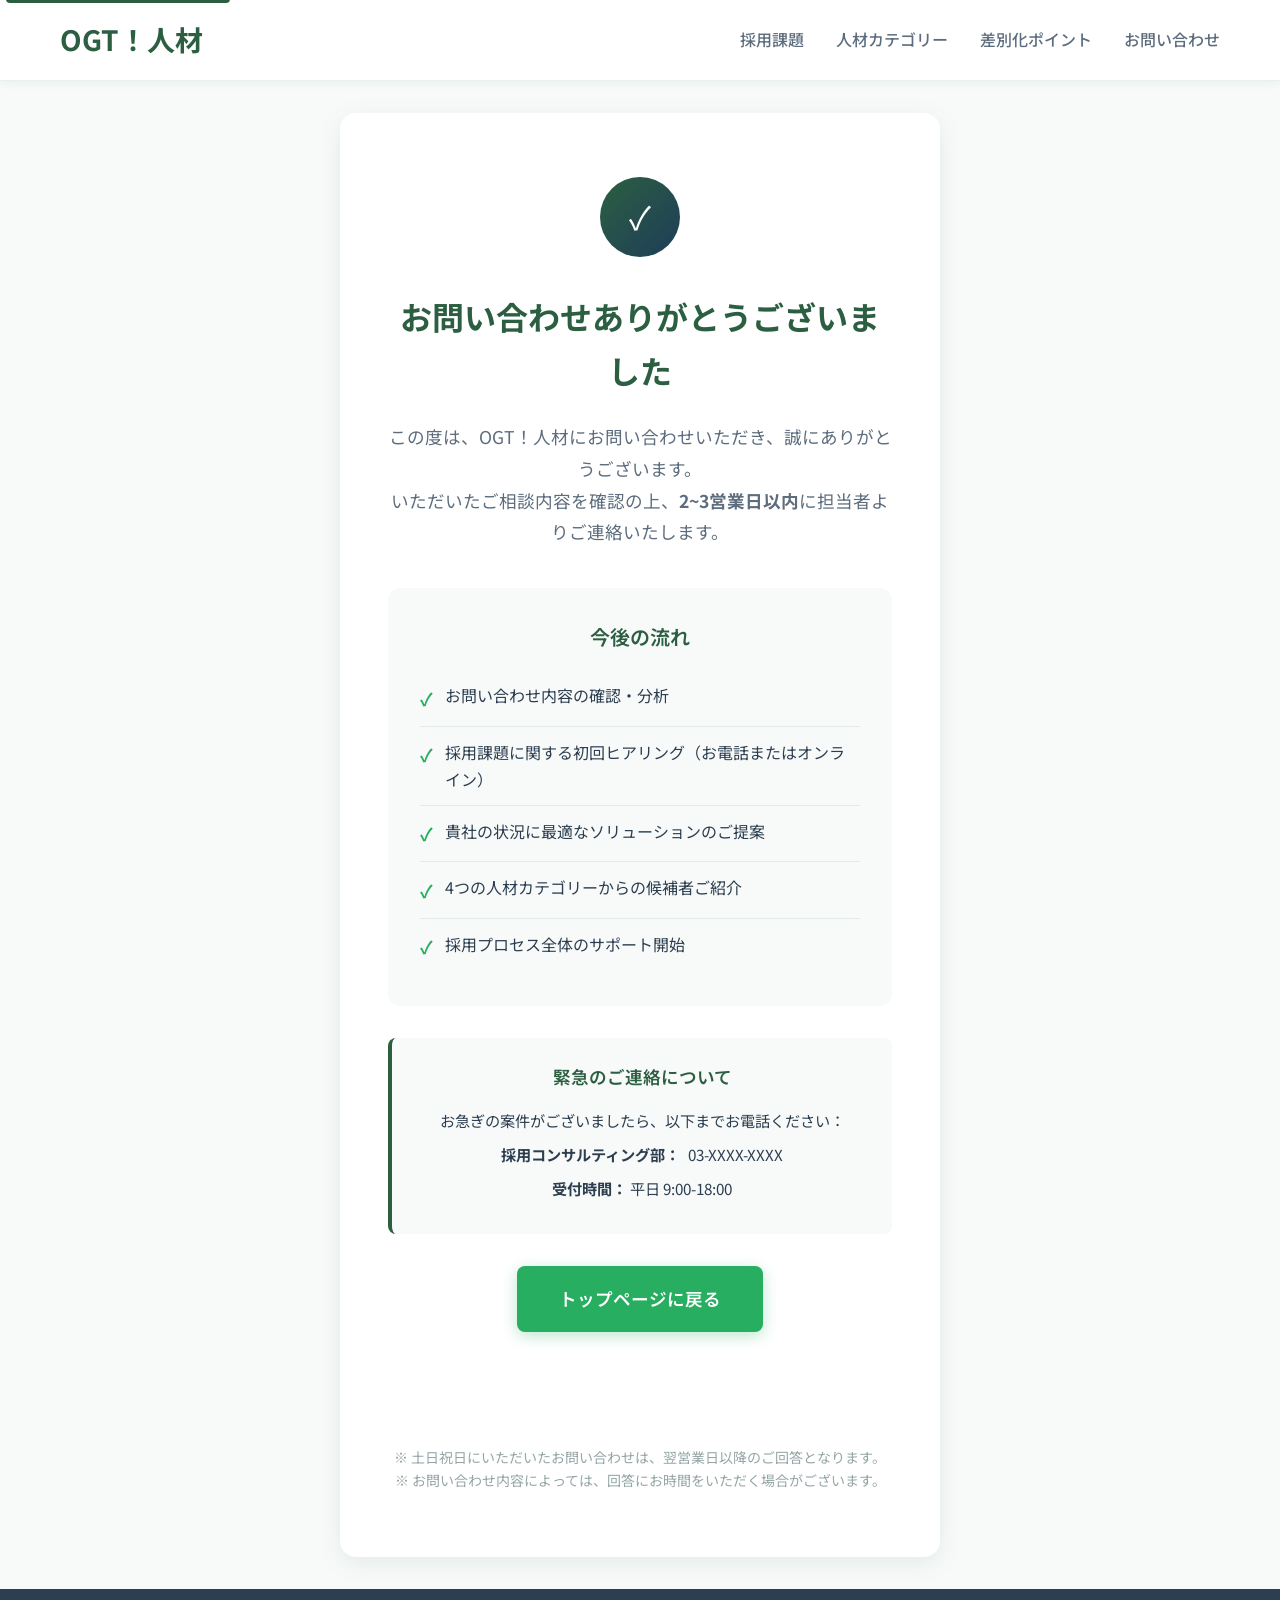
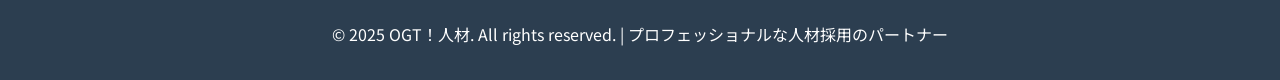
==== thanks.html @ 739458f8 "画像の追加とスタイルの調整、レスポンシブデザインの強化を実施" ====
<!DOCTYPE html>
<html lang="ja">
  <head>
    <meta charset="UTF-8" />
    <meta name="viewport" content="width=device-width, initial-scale=1.0" />
    <title>お問い合わせありがとうございました - OGT！人材</title>
    <meta
      name="description"
      content="お問い合わせを受け付けました。1営業日以内にご返信いたします。"
    />
    <meta name="robots" content="noindex, nofollow" />

    <!-- Google tag (gtag.js) -->
    <script
      async
      src="https://www.googletagmanager.com/gtag/js?id=G-VGLK5ZNC4B"
    ></script>
    <script>
      window.dataLayer = window.dataLayer || [];
      function gtag() {
        dataLayer.push(arguments);
      }
      gtag("js", new Date());

      gtag("config", "G-VGLK5ZNC4B");
    </script>

    <!-- Favicon -->
    <link rel="icon" type="image/x-icon" href="/favicon.ico" />

    <!-- Fonts -->
    <link rel="preconnect" href="https://fonts.googleapis.com" />
    <link rel="preconnect" href="https://fonts.gstatic.com" crossorigin />
    <link
      href="https://fonts.googleapis.com/css2?family=Noto+Sans+JP:wght@400;500;600;700&display=swap"
      rel="stylesheet"
    />

    <!-- Styles -->
    <link rel="stylesheet" href="css/style.css" />

    <style>
      .thanks-container {
        min-height: 80vh;
        display: flex;
        align-items: center;
        justify-content: center;
        background: var(--bg-light);
      }

      .thanks-content {
        background: var(--bg-white);
        padding: 4rem 3rem;
        border-radius: 16px;
        box-shadow: 0 6px 25px var(--shadow);
        text-align: center;
        max-width: 600px;
        margin: 2rem;
      }

      .success-icon {
        width: 80px;
        height: 80px;
        background: var(--gradient-primary);
        border-radius: 50%;
        display: flex;
        align-items: center;
        justify-content: center;
        margin: 0 auto 2rem;
        color: white;
        font-size: 2rem;
      }

      .thanks-title {
        font-size: 2rem;
        font-weight: 700;
        color: var(--primary-color);
        margin-bottom: 1.5rem;
      }

      .thanks-message {
        font-size: 1.1rem;
        color: var(--text-medium);
        line-height: 1.8;
        margin-bottom: 2.5rem;
      }

      .next-steps {
        background: var(--bg-light);
        padding: 2rem;
        border-radius: 12px;
        margin: 2rem 0;
        text-align: left;
      }

      .next-steps h3 {
        color: var(--primary-color);
        font-size: 1.25rem;
        font-weight: 600;
        margin-bottom: 1rem;
        text-align: center;
      }

      .next-steps ul {
        list-style: none;
        padding: 0;
      }

      .next-steps li {
        padding: 0.75rem 0;
        display: flex;
        align-items: flex-start;
        border-bottom: 1px solid rgba(44, 95, 65, 0.1);
      }

      .next-steps li:last-child {
        border-bottom: none;
      }

      .next-steps li::before {
        content: "✓";
        color: var(--success);
        font-weight: bold;
        margin-right: 0.75rem;
        font-size: 1.1rem;
        flex-shrink: 0;
        margin-top: 0.1rem;
      }

      .contact-info {
        background: var(--bg-light);
        padding: 1.5rem;
        border-radius: 8px;
        margin: 2rem 0;
        border-left: 4px solid var(--primary-color);
      }

      .contact-info h4 {
        color: var(--primary-color);
        font-size: 1.1rem;
        font-weight: 600;
        margin-bottom: 1rem;
      }

      .contact-info p {
        margin-bottom: 0.5rem;
        font-size: 0.95rem;
      }

      .buttons-container {
        display: flex;
        gap: 1rem;
        justify-content: center;
        flex-wrap: wrap;
        margin-top: 2rem;
      }

      @media (max-width: 768px) {
        .thanks-content {
          padding: 3rem 2rem;
          margin: 1rem;
        }

        .thanks-title {
          font-size: 1.75rem;
        }

        .buttons-container {
          flex-direction: column;
          align-items: center;
        }

        .btn {
          min-width: 200px;
        }
      }

      .contact-detail {
        display: flex;
        flex-wrap: wrap;
        gap: 0.5rem;
        justify-content: center;
        text-align: center;
      }

      .phone-number {
        white-space: nowrap;
      }

      @media (max-width: 480px) {
        .thanks-content {
          padding: 2rem 1.5rem;
        }

        .thanks-title {
          font-size: 1.5rem;
        }

        .thanks-message {
          font-size: 1rem;
        }

        .contact-detail {
          display: block;
          text-align: center;
        }

        .contact-detail strong {
          display: block;
          margin-bottom: 0.25rem;
        }

        .phone-number {
          display: block;
          font-weight: normal;
        }

        .contact-info {
          text-align: center;
        }
      }
    </style>
  </head>
  <body>
    <!-- Skip Link for Accessibility -->
    <a href="#main-content" class="skip-link">メインコンテンツへスキップ</a>

    <!-- Header -->
    <header class="header" role="banner">
      <div class="container">
        <div class="header-content">
          <a href="index.html" class="logo" aria-label="OGT！人材 ホーム"
            >OGT！人材</a
          >
          <nav class="nav" role="navigation" aria-label="メインナビゲーション">
            <ul>
              <li><a href="index.html#issues">採用課題</a></li>
              <li><a href="index.html#talent-categories">人材カテゴリー</a></li>
              <li><a href="index.html#differentiation">差別化ポイント</a></li>
              <li><a href="index.html#contact">お問い合わせ</a></li>
            </ul>
          </nav>
        </div>
      </div>
    </header>

    <!-- Main Content -->
    <main id="main-content" role="main">
      <div class="thanks-container">
        <div class="thanks-content">
          <div class="success-icon" aria-hidden="true">✓</div>

          <h1 class="thanks-title">お問い合わせありがとうございました</h1>

          <div class="thanks-message">
            <p>
              この度は、OGT！人材にお問い合わせいただき、誠にありがとうございます。
            </p>
            <p>
              いただいたご相談内容を確認の上、<strong>2~3営業日以内</strong>に担当者よりご連絡いたします。
            </p>
          </div>

          <div class="next-steps">
            <h3>今後の流れ</h3>
            <ul>
              <li>お問い合わせ内容の確認・分析</li>
              <li>採用課題に関する初回ヒアリング（お電話またはオンライン）</li>
              <li>貴社の状況に最適なソリューションのご提案</li>
              <li>4つの人材カテゴリーからの候補者ご紹介</li>
              <li>採用プロセス全体のサポート開始</li>
            </ul>
          </div>

          <div class="contact-info">
            <h4>緊急のご連絡について</h4>
            <p>お急ぎの案件がございましたら、以下までお電話ください：</p>
            <p class="contact-detail">
              <strong>採用コンサルティング部：</strong
              ><span class="phone-number">03-XXXX-XXXX</span>
            </p>
            <p><strong>受付時間：</strong> 平日 9:00-18:00</p>
          </div>

          <div class="buttons-container">
            <a href="index.html" class="btn btn-primary">トップページに戻る</a>
            <a href="index.html#talent-categories" class="btn btn-outline"
              >人材カテゴリーを見る</a
            >
          </div>

          <p
            style="
              font-size: 0.875rem;
              color: var(--text-light);
              margin-top: 2rem;
            "
          >
            ※
            土日祝日にいただいたお問い合わせは、翌営業日以降のご回答となります。<br />
            ※
            お問い合わせ内容によっては、回答にお時間をいただく場合がございます。
          </p>
        </div>
      </div>
    </main>

    <!-- Footer -->
    <footer class="footer" role="contentinfo">
      <div class="container">
        <p>
          &copy; 2025 OGT！人材. All rights reserved. |
          プロフェッショナルな人材採用のパートナー
        </p>
      </div>
    </footer>

    <!-- Scripts -->
    <script>
      // Professional thank you page enhancements
      document.addEventListener("DOMContentLoaded", function () {
        // Add smooth entrance animation
        const thanksContent = document.querySelector(".thanks-content");
        if (thanksContent) {
          thanksContent.style.opacity = "0";
          thanksContent.style.transform = "translateY(30px)";
          thanksContent.style.transition =
            "opacity 0.8s ease, transform 0.8s ease";

          setTimeout(() => {
            thanksContent.style.opacity = "1";
            thanksContent.style.transform = "translateY(0)";
          }, 100);
        }

        // Add success icon animation
        const successIcon = document.querySelector(".success-icon");
        if (successIcon) {
          setTimeout(() => {
            successIcon.style.animation = "pulse 0.6s ease-in-out";
          }, 500);
        }

        // Professional button hover effects
        const buttons = document.querySelectorAll(".btn");
        buttons.forEach((button) => {
          button.addEventListener("mouseenter", function () {
            this.style.transition = "all 0.3s ease";
          });
        });

        // Track page view for analytics (if implemented)
        if (typeof gtag !== "undefined") {
          gtag("event", "page_view", {
            page_title: "Thank You Page",
            page_location: window.location.href,
          });

          gtag("event", "conversion", {
            send_to: "CONVERSION_ID",
          });
        }

        // Accessibility: Announce completion to screen readers
        const announcement = document.createElement("div");
        announcement.setAttribute("aria-live", "polite");
        announcement.setAttribute("aria-atomic", "true");
        announcement.className = "sr-only";
        announcement.textContent =
          "お問い合わせが正常に送信されました。ありがとうございます。";
        document.body.appendChild(announcement);
      });

      // CSS animation keyframes
      const style = document.createElement("style");
      style.textContent = `
            @keyframes pulse {
                0% {
                    transform: scale(1);
                }
                50% {
                    transform: scale(1.1);
                }
                100% {
                    transform: scale(1);
                }
            }
        `;
      document.head.appendChild(style);
    </script>
  </body>
</html>
---- css/style.css ----
/* Team B - Professional & Trust Design */
/* プロフェッショナルで信頼感のあるデザイン */

:root {
  --primary-color: #2c5f41; /* 深緑 */
  --secondary-color: #1e3d59; /* ネイビー */
  --accent-color: #7c8a8e; /* グレー */
  --bg-light: #f8faf9;
  --bg-white: #ffffff;
  --text-dark: #2c3e50;
  --text-medium: #5d6d7e;
  --text-light: #95a5a6;
  --success: #27ae60;
  --shadow: rgba(44, 95, 65, 0.1);
  --gradient-primary: linear-gradient(135deg, #2c5f41 0%, #1e3d59 100%);
}

* {
  margin: 0;
  padding: 0;
  box-sizing: border-box;
}

body {
  font-family: 'Noto Sans JP', 'Hiragino Sans', 'Yu Gothic', sans-serif;
  line-height: 1.7;
  color: var(--text-dark);
  background-color: var(--bg-white);
}

.container {
  max-width: 1200px;
  margin: 0 auto;
  padding: 0 20px;
}

/* Header */
.header {
  background: var(--bg-white);
  border-bottom: 1px solid #e8f1ed;
  padding: 1rem 0;
  position: sticky;
  top: 0;
  z-index: 100;
  box-shadow: 0 2px 10px rgba(0,0,0,0.05);
}

.header-content {
  display: flex;
  justify-content: space-between;
  align-items: center;
}

.logo {
  font-size: 1.75rem;
  font-weight: 700;
  color: var(--primary-color);
  text-decoration: none;
}

.nav ul {
  display: flex;
  list-style: none;
  gap: 2rem;
}

.nav a {
  text-decoration: none;
  color: var(--text-medium);
  font-weight: 500;
  transition: color 0.3s ease;
}

.nav a:hover {
  color: var(--primary-color);
}

/* Hamburger Menu */
.hamburger {
  display: none;
  flex-direction: column;
  justify-content: center;
  align-items: center;
  width: 30px;
  height: 30px;
  background: none;
  border: none;
  cursor: pointer;
  padding: 0;
  z-index: 101;
}

.hamburger-line {
  width: 25px;
  height: 3px;
  background: var(--primary-color);
  margin: 3px 0;
  transition: all 0.3s ease;
  transform-origin: center;
}

.hamburger.active .hamburger-line:nth-child(1) {
  transform: rotate(45deg) translate(5px, 5px);
}

.hamburger.active .hamburger-line:nth-child(2) {
  opacity: 0;
}

.hamburger.active .hamburger-line:nth-child(3) {
  transform: rotate(-45deg) translate(7px, -6px);
}

.nav.mobile-open {
  display: block;
}

/* Hero Section */
.hero {
  background: var(--gradient-primary);
  color: white;
  padding: 5rem 0;
  text-align: center;
  position: relative;
  overflow: hidden;
}

.hero::before {
  content: '';
  position: absolute;
  top: 0;
  left: 0;
  right: 0;
  bottom: 0;
  background: url('data:image/svg+xml,<svg xmlns="http://www.w3.org/2000/svg" viewBox="0 0 100 100"><defs><pattern id="grid" width="10" height="10" patternUnits="userSpaceOnUse"><path d="M 10 0 L 0 0 0 10" fill="none" stroke="rgba(255,255,255,0.1)" stroke-width="1"/></pattern></defs><rect width="100" height="100" fill="url(%23grid)"/></svg>');
  opacity: 0.3;
}

.hero-content {
  position: relative;
  z-index: 2;
  display: grid;
  grid-template-columns: 1fr 1.2fr;
  gap: 3rem;
  align-items: center;
  max-width: 1200px;
  margin: 0 auto;
}

.hero-text {
  text-align: left;
}

.hero-image {
  display: flex;
  justify-content: center;
  align-items: center;
}

.hero-img {
  width: 100%;
  height: auto;
  border-radius: 12px;
  box-shadow: 0 10px 30px rgba(0,0,0,0.2);
  max-width: 600px;
}

.hero h1 {
  font-size: 3rem;
  font-weight: 700;
  margin-bottom: 1.5rem;
  line-height: 1.2;
}

.hero p {
  font-size: 1.25rem;
  margin-bottom: 2.5rem;
  opacity: 0.95;
  max-width: 600px;
  margin-left: auto;
  margin-right: auto;
}

.hero-buttons {
  margin-top: 2rem;
  display: flex;
  gap: 1rem;
  justify-content: flex-start;
  flex-wrap: wrap;
}

.btn {
  display: inline-block;
  padding: 1rem 2.5rem;
  border-radius: 8px;
  text-decoration: none;
  font-weight: 600;
  font-size: 1.1rem;
  transition: all 0.3s ease;
  border: 2px solid transparent;
  cursor: pointer;
  text-align: center;
}

.btn-primary {
  background: var(--success);
  color: white;
  box-shadow: 0 4px 15px rgba(39, 174, 96, 0.3);
}

.btn-primary:hover {
  background: #219a52;
  transform: translateY(-2px);
  box-shadow: 0 6px 20px rgba(39, 174, 96, 0.4);
}

.btn-outline {
  background: transparent;
  color: white;
  border-color: white;
}

.btn-outline:hover {
  background: white;
  color: var(--primary-color);
}

/* Issues Section */
.issues {
  padding: 5rem 0;
  background: var(--bg-light);
}

.section-title {
  text-align: center;
  font-size: 2.5rem;
  font-weight: 700;
  color: var(--primary-color);
  margin-bottom: 1rem;
}

.section-subtitle {
  text-align: center;
  font-size: 1.2rem;
  color: var(--text-medium);
  margin-bottom: 3rem;
  max-width: 600px;
  margin-left: auto;
  margin-right: auto;
}

.issues-grid {
  display: grid;
  grid-template-columns: repeat(auto-fit, minmax(350px, 1fr));
  gap: 2rem;
  margin-top: 3rem;
}

.issue-card {
  background: var(--bg-white);
  padding: 2.5rem 2rem;
  border-radius: 12px;
  box-shadow: 0 4px 20px var(--shadow);
  border-left: 4px solid var(--primary-color);
  transition: transform 0.3s ease;
}

.issue-card:hover {
  transform: translateY(-5px);
}

.issue-icon {
  width: 60px;
  height: 60px;
  background: var(--gradient-primary);
  border-radius: 12px;
  display: flex;
  align-items: center;
  justify-content: center;
  margin-bottom: 1.5rem;
  font-size: 1.5rem;
  color: white;
}

.issue-card h3 {
  font-size: 1.5rem;
  font-weight: 700;
  margin-bottom: 1rem;
  color: var(--primary-color);
}

/* Talent Categories */
.talent-categories {
  padding: 5rem 0;
  background: var(--bg-white);
}

.categories-grid {
  display: grid;
  grid-template-columns: repeat(2, 1fr);
  gap: 2rem;
  margin-top: 3rem;
}

@media (max-width: 1024px) {
  .categories-grid {
    grid-template-columns: repeat(auto-fit, minmax(280px, 1fr));
  }
}

.category-card {
  background: var(--bg-white);
  border-radius: 16px;
  overflow: hidden;
  box-shadow: 0 6px 25px var(--shadow);
  transition: all 0.5s cubic-bezier(0.4, 0, 0.2, 1);
  border: 2px solid transparent;
  position: relative;
  transform-style: preserve-3d;
  perspective: 1000px;
}

.category-card:hover {
  transform: translateY(-15px) rotateX(3deg) rotateY(3deg);
  box-shadow: 0 25px 50px rgba(44, 95, 65, 0.25),
              0 15px 30px rgba(44, 95, 65, 0.15);
}

.category-card:nth-child(1) { border-top: 4px solid #2c5f41; }
.category-card:nth-child(2) { border-top: 4px solid #1e3d59; }
.category-card:nth-child(3) { border-top: 4px solid #6c5ce7; }
.category-card:nth-child(4) { border-top: 4px solid #fd79a8; }

.category-header {
  padding: 2rem;
  text-align: center;
}

.category-image {
  max-width: 100%;
  width: auto;
  height: auto;
  margin: 0 auto 1.5rem;
  border-radius: 12px;
  box-shadow: 0 4px 15px rgba(0,0,0,0.1);
  display: block;
}

.category-card h3 {
  font-size: 1.4rem;
  font-weight: 700;
  margin-bottom: 0.5rem;
  color: var(--text-dark);
}

.category-card .subtitle {
  font-size: 0.9rem;
  color: var(--text-medium);
  margin-bottom: 1.5rem;
}

.category-content {
  padding: 0 2rem 2rem;
}



/* Talent Hover Overlay */
.talent-hover {
  position: absolute;
  top: 0;
  left: 0;
  width: 100%;
  height: 100%;
  background: rgba(44, 95, 65, 0.95);
  display: flex;
  align-items: center;
  justify-content: center;
  opacity: 0;
  transition: all 0.4s ease;
  z-index: 10;
  padding: 2rem;
}

.category-card:hover .talent-hover {
  opacity: 1;
}

.hover-content {
  color: white;
  text-align: center;
}

.hover-content h4 {
  font-size: 1.5rem;
  margin-bottom: 1.5rem;
  color: white;
  font-weight: 700;
}

.hover-content ul {
  list-style: none;
  text-align: left;
  max-width: 300px;
  margin: 0 auto;
}

.hover-content li {
  padding: 0.5rem 0;
  padding-left: 1.5rem;
  position: relative;
  color: rgba(255, 255, 255, 0.9);
  line-height: 1.6;
}

.hover-content li::before {
  content: '✓';
  position: absolute;
  left: 0;
  color: #4ade80;
  font-weight: bold;
}

/* Differentiation */
.differentiation {
  padding: 5rem 0;
  background: var(--bg-light);
}

.comparison-table {
  background: var(--bg-white);
  border-radius: 12px;
  overflow: hidden;
  box-shadow: 0 6px 25px var(--shadow);
  margin-top: 3rem;
}

.comparison-table table {
  width: 100%;
  border-collapse: collapse;
}

.comparison-table th {
  background: var(--gradient-primary);
  color: white;
  padding: 1.75rem 1.75rem;
  text-align: left;
  font-weight: 600;
  line-height: 1.4;
}

/* Only table headers should be white */
.comparison-table th.ogt-column,
.comparison-table th.general-column {
  color: white !important;
}

.comparison-table td {
  padding: 1.5rem 1.75rem;
  border-bottom: 1px solid #f1f3f4;
  vertical-align: top;
  line-height: 1.6;
  word-wrap: break-word;
  hyphens: auto;
}

.comparison-table tr:nth-child(even) td {
  background: #fafbfc;
}

.comparison-table .ogt-column {
  color: #1e7e34;
  font-weight: 600;
  background-color: #f8fff9;
}

.comparison-table .general-column {
  color: #495057;
  background-color: #f8f9fa;
}

/* Mobile card layout - hidden by default */
.comparison-table-mobile {
  display: none;
}

/* Process */
.process {
  padding: 5rem 0;
  background: var(--bg-white);
}

.process-steps {
  display: grid;
  grid-template-columns: repeat(auto-fit, minmax(250px, 1fr));
  gap: 2rem;
  margin-top: 3rem;
}

.process-step {
  text-align: center;
  position: relative;
}

.process-step::after {
  content: '';
  position: absolute;
  top: 40px;
  right: -1rem;
  width: 2rem;
  height: 2px;
  background: var(--primary-color);
  opacity: 0.3;
}

.process-step:last-child::after {
  display: none;
}

.step-number {
  width: 80px;
  height: 80px;
  background: var(--gradient-primary);
  border-radius: 50%;
  display: flex;
  align-items: center;
  justify-content: center;
  margin: 0 auto 1.5rem;
  font-size: 1.75rem;
  font-weight: 700;
  color: white;
}

.process-step h3 {
  font-size: 1.25rem;
  font-weight: 700;
  margin-bottom: 1rem;
  color: var(--primary-color);
}

/* Contact Form */
.contact {
  padding: 5rem 0;
  background: var(--bg-light);
}

.form-container {
  max-width: 600px;
  margin: 0 auto;
  background: var(--bg-white);
  padding: 3rem;
  border-radius: 16px;
  box-shadow: 0 6px 25px var(--shadow);
}

.form-group {
  margin-bottom: 2rem;
}

.form-group label {
  display: block;
  margin-bottom: 0.5rem;
  font-weight: 600;
  color: var(--text-dark);
}

.required {
  color: #e74c3c;
}

.form-control {
  width: 100%;
  padding: 1rem;
  border: 2px solid #e8f1ed;
  border-radius: 8px;
  font-size: 1rem;
  transition: border-color 0.3s ease;
  font-family: inherit;
}

.form-control:focus {
  outline: none;
  border-color: var(--primary-color);
  box-shadow: 0 0 0 3px rgba(44, 95, 65, 0.1);
}

.checkbox-group {
  display: grid;
  grid-template-columns: repeat(auto-fit, minmax(250px, 1fr));
  gap: 1rem;
}

.checkbox-item {
  display: flex;
  align-items: center;
}

.checkbox-item input[type="checkbox"] {
  margin-right: 0.75rem;
  transform: scale(1.2);
}

textarea.form-control {
  resize: vertical;
  min-height: 120px;
}

.form-submit {
  text-align: center;
  margin-top: 2rem;
}

/* Footer */
.footer {
  background: var(--text-dark);
  color: white;
  padding: 2rem 0;
  text-align: center;
}

/* Mobile line breaks - hidden by default on desktop */
.mobile-br {
  display: none;
}

@media (max-width: 768px) {
  .mobile-br {
    display: inline;
  }
}

/* Responsive Design */
@media (max-width: 768px) {
  .hero-content {
    grid-template-columns: 1fr;
    gap: 2rem;
    text-align: center;
  }
  
  .hero-text {
    text-align: center;
  }
  
  .hero-buttons {
    justify-content: center;
  }
  
  .hero h1 {
    font-size: 2.25rem;
  }
  
  .hero p {
    font-size: 1.1rem;
  }
  
  .container {
    padding: 0 15px;
  }
  
  .section-title {
    font-size: 2rem;
  }
  
  .categories-grid {
    grid-template-columns: 1fr;
  }
  
  /* Disable complex 3D effects on mobile */
  .category-card:hover {
    transform: translateY(-5px);
    box-shadow: 0 10px 25px rgba(44, 95, 65, 0.15);
  }
  
  /* タブレット・スマホでの改行表示を最適化 */
  .category-content p {
    line-height: 1.7;
    text-align: left;
  }
  
  .comparison-table {
    overflow-x: auto;
  }
  
  .process-steps {
    grid-template-columns: 1fr;
  }
  
  .process-step::after {
    display: none;
  }
  
  /* Mobile Navigation */
  .hamburger {
    display: flex;
  }
  
  .nav {
    display: none;
    position: absolute;
    top: 100%;
    left: 0;
    right: 0;
    background: var(--bg-white);
    border-top: 1px solid #e8f1ed;
    box-shadow: 0 4px 10px rgba(0,0,0,0.1);
    z-index: 100;
  }
  
  .nav.mobile-open {
    display: block;
    animation: slideDown 0.3s ease;
  }
  
  .nav ul {
    flex-direction: column;
    gap: 0;
    padding: 1rem 0;
  }
  
  .nav ul li {
    border-bottom: 1px solid #f1f3f4;
  }
  
  .nav ul li:last-child {
    border-bottom: none;
  }
  
  .nav a {
    display: block;
    padding: 1rem 1.5rem;
    color: var(--text-dark);
    font-weight: 500;
    transition: all 0.3s ease;
  }
  
  .nav a:hover {
    background: var(--bg-light);
    color: var(--primary-color);
  }
  
  .header-content {
    flex-direction: row;
    justify-content: space-between;
    align-items: center;
  }
  
  .form-container {
    padding: 2rem 1.5rem;
  }
  
  .checkbox-group {
    grid-template-columns: 1fr;
  }
  
  /* Table improvements for mobile readability */
  .comparison-table {
    margin: 2rem -15px 0;
    border-radius: 0;
  }
  
  .comparison-table table {
    table-layout: fixed;
    min-width: 100%;
  }
  
  .comparison-table th {
    padding: 1.25rem 1rem;
    font-size: 0.95rem;
    line-height: 1.3;
  }
  
  .comparison-table td {
    padding: 1.5rem 1rem;
    font-size: 0.95rem;
    line-height: 1.7;
    word-break: break-word;
  }
  
  .comparison-table th:first-child,
  .comparison-table td:first-child {
    width: 32%;
    font-weight: 700;
    color: var(--text-dark);
  }
  
  .comparison-table th:nth-child(2),
  .comparison-table td:nth-child(2),
  .comparison-table th:nth-child(3),
  .comparison-table td:nth-child(3) {
    width: 34%;
  }
  
  .comparison-table .ogt-column {
    color: #1e7e34;
    font-weight: 600;
    background-color: #f0f8f0;
  }
  
  .comparison-table .general-column {
    color: #495057;
    background-color: #f5f5f5;
  }
  
  /* Table header colors for mobile */
  .comparison-table th.ogt-column,
  .comparison-table th.general-column {
    color: white !important;
  }
  
  .comparison-table td.ogt-column {
    color: #1e7e34 !important;
  }
  
  .comparison-table td.general-column {
    color: #495057 !important;
  }
}

@keyframes slideDown {
  from {
    opacity: 0;
    transform: translateY(-10px);
  }
  to {
    opacity: 1;
    transform: translateY(0);
  }
}

@media (max-width: 480px) {
  .hero {
    padding: 3rem 0;
  }
  
  .hero h1 {
    font-size: 1.875rem;
  }
  
  .issues-grid {
    grid-template-columns: 1fr;
  }
  
  .issue-card {
    padding: 2rem 1.5rem;
  }
  
  .category-header, .category-content {
    padding: 1.5rem;
  }
  
  /* スマホでの改行表示を最適化 */
  .category-content p {
    line-height: 1.8;
    text-align: left;
  }
  
  /* Simplify hover overlay on mobile */
  .talent-hover {
    background: rgba(44, 95, 65, 0.98);
  }
  
  .hover-content {
    padding: 1.5rem;
  }
  
  .hover-content h4 {
    font-size: 1.3rem;
  }
  
  .hover-content li {
    font-size: 0.9rem;
    padding: 0.4rem 0;
  }
  
  .form-container {
    padding: 1.5rem 1rem;
  }
  
  /* Alternative card-style table layout for very small screens */
  .comparison-table {
    display: none;
  }
  
  .comparison-table-mobile {
    display: block;
    background: var(--bg-white);
    border-radius: 12px;
    box-shadow: 0 6px 25px var(--shadow);
    margin: 2rem 0;
    overflow: hidden;
  }
  
  .comparison-card {
    border-bottom: 2px solid #f1f3f4;
    padding: 2rem 1.5rem;
  }
  
  .comparison-card:last-child {
    border-bottom: none;
  }
  
  .comparison-card h4 {
    color: var(--primary-color);
    font-size: 1.1rem;
    font-weight: 700;
    margin-bottom: 1.5rem;
    padding-bottom: 0.5rem;
    border-bottom: 2px solid var(--primary-color);
  }
  
  .comparison-item {
    margin-bottom: 1.5rem;
    padding: 1rem;
    border-radius: 8px;
    background: #f8f9fa;
  }
  
  .comparison-item:last-child {
    margin-bottom: 0;
  }
  
  .comparison-label {
    font-size: 0.9rem;
    font-weight: 600;
    color: var(--text-dark);
    margin-bottom: 0.5rem;
  }
  
  .comparison-ogt {
    background: #f0f8f0;
    color: #1e7e34;
    font-weight: 600;
    padding: 0.75rem;
    border-radius: 6px;
    margin-bottom: 0.75rem;
    line-height: 1.6;
    border-left: 4px solid #1e7e34;
  }
  
  .comparison-general {
    background: #f5f5f5;
    color: #495057;
    padding: 0.75rem;
    border-radius: 6px;
    line-height: 1.6;
    border-left: 4px solid #6c757d;
    word-break: break-word;
    hyphens: auto;
  }
}

/* Tablet specific styles */
@media (max-width: 1024px) and (min-width: 769px) {
  .hero-content {
    grid-template-columns: 1fr;
    gap: 2rem;
    text-align: center;
  }
  
  .hero-text {
    text-align: center;
  }
  
  .hero-image {
    order: 2;
  }
  
  .hero h1 {
    font-size: 2.5rem;
  }
  
  .hero p {
    font-size: 1.15rem;
  }
  
  .hero-buttons {
    justify-content: center;
  }
}

/* Accessibility enhancements */
.sr-only {
  position: absolute;
  width: 1px;
  height: 1px;
  padding: 0;
  margin: -1px;
  overflow: hidden;
  clip: rect(0, 0, 0, 0);
  white-space: nowrap;
  border: 0;
}

/* Focus states */
.btn:focus,
.form-control:focus,
input[type="checkbox"]:focus {
  outline: 2px solid var(--primary-color);
  outline-offset: 2px;
}

/* Skip link */
.skip-link {
  position: absolute;
  top: -40px;
  left: 6px;
  background: var(--primary-color);
  color: white;
  padding: 8px;
  text-decoration: none;
  border-radius: 4px;
  z-index: 1000;
}

.skip-link:focus {
  top: 6px;
}

/* Animation for smooth scrolling */
html {
  scroll-behavior: smooth;
}

/* Loading animation for form submission */
.btn.loading {
  pointer-events: none;
  opacity: 0.7;
}

.btn.loading::after {
  content: '';
  display: inline-block;
  width: 20px;
  height: 20px;
  margin-left: 10px;
  border: 2px solid transparent;
  border-top: 2px solid currentColor;
  border-radius: 50%;
  animation: spin 1s linear infinite;
}

@keyframes spin {
  0% { transform: rotate(0deg); }
  100% { transform: rotate(360deg); }
}
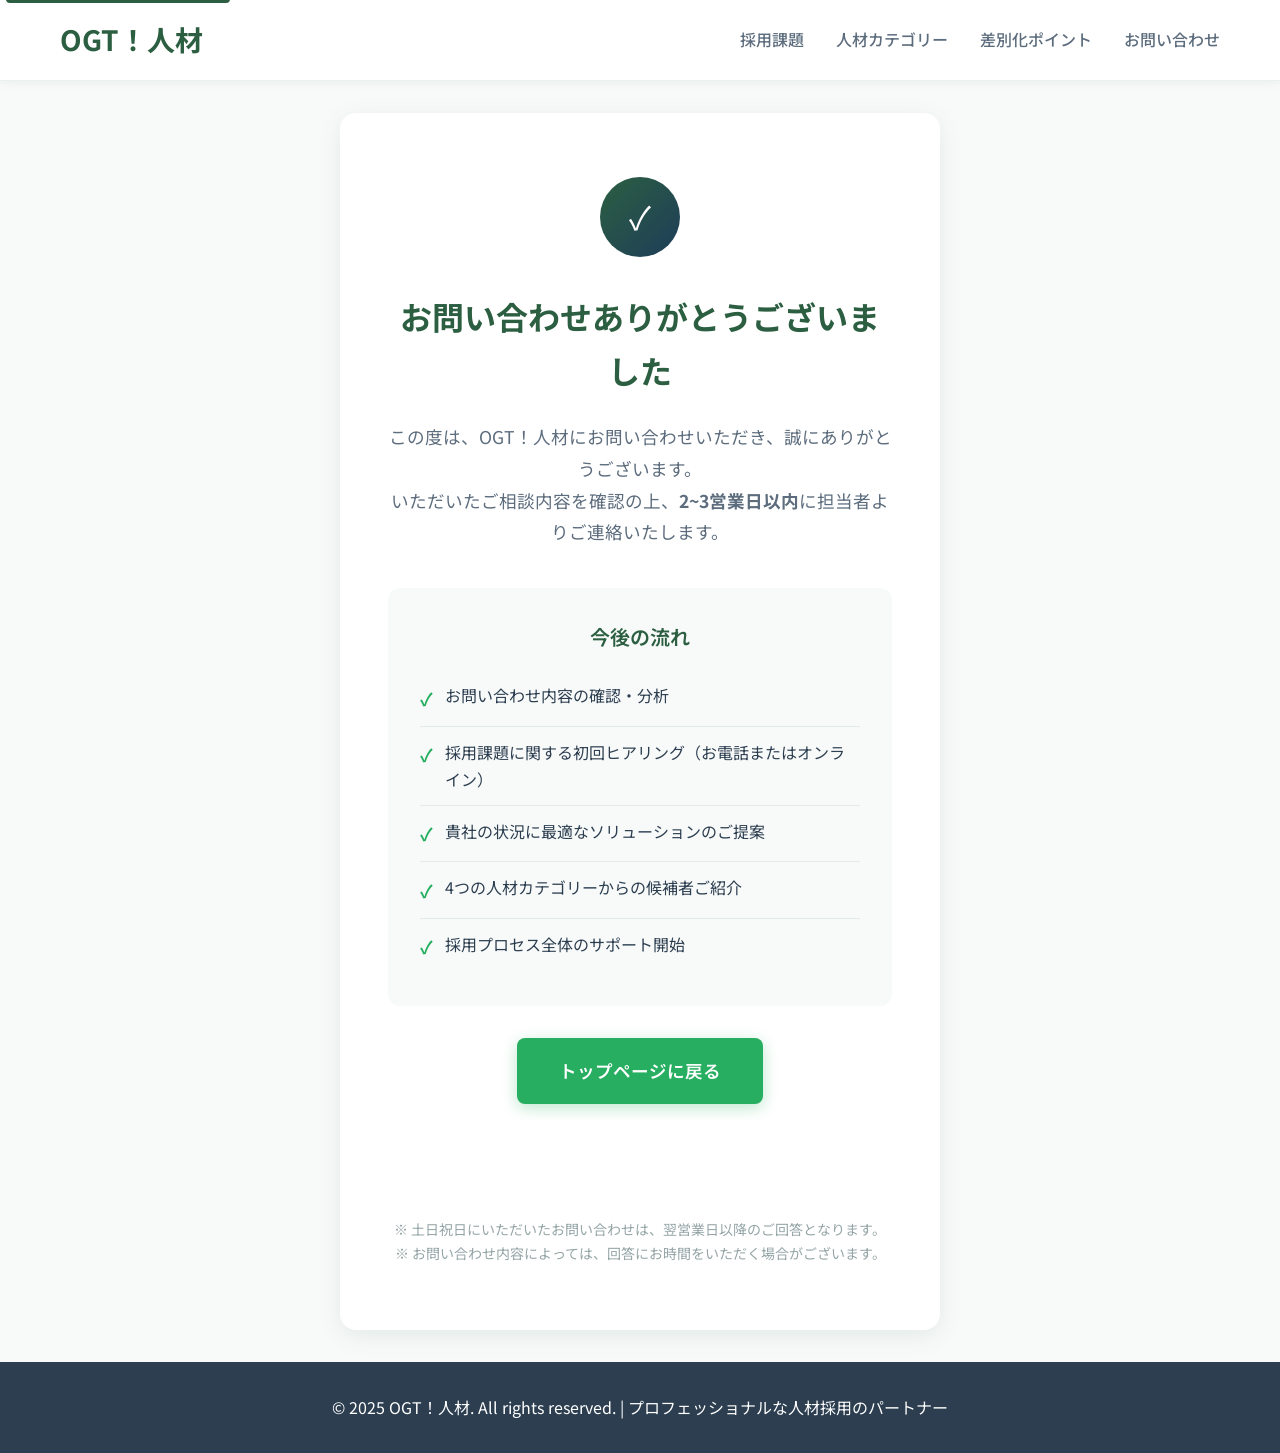
==== commit f4838df2: "緊急連絡情報を削除し、感謝ページの内容を整理" ====
--- a/thanks.html
+++ b/thanks.html
@@ -270,16 +270,6 @@
               <li>4つの人材カテゴリーからの候補者ご紹介</li>
               <li>採用プロセス全体のサポート開始</li>
             </ul>
-          </div>
-
-          <div class="contact-info">
-            <h4>緊急のご連絡について</h4>
-            <p>お急ぎの案件がございましたら、以下までお電話ください：</p>
-            <p class="contact-detail">
-              <strong>採用コンサルティング部：</strong
-              ><span class="phone-number">03-XXXX-XXXX</span>
-            </p>
-            <p><strong>受付時間：</strong> 平日 9:00-18:00</p>
           </div>
 
           <div class="buttons-container">
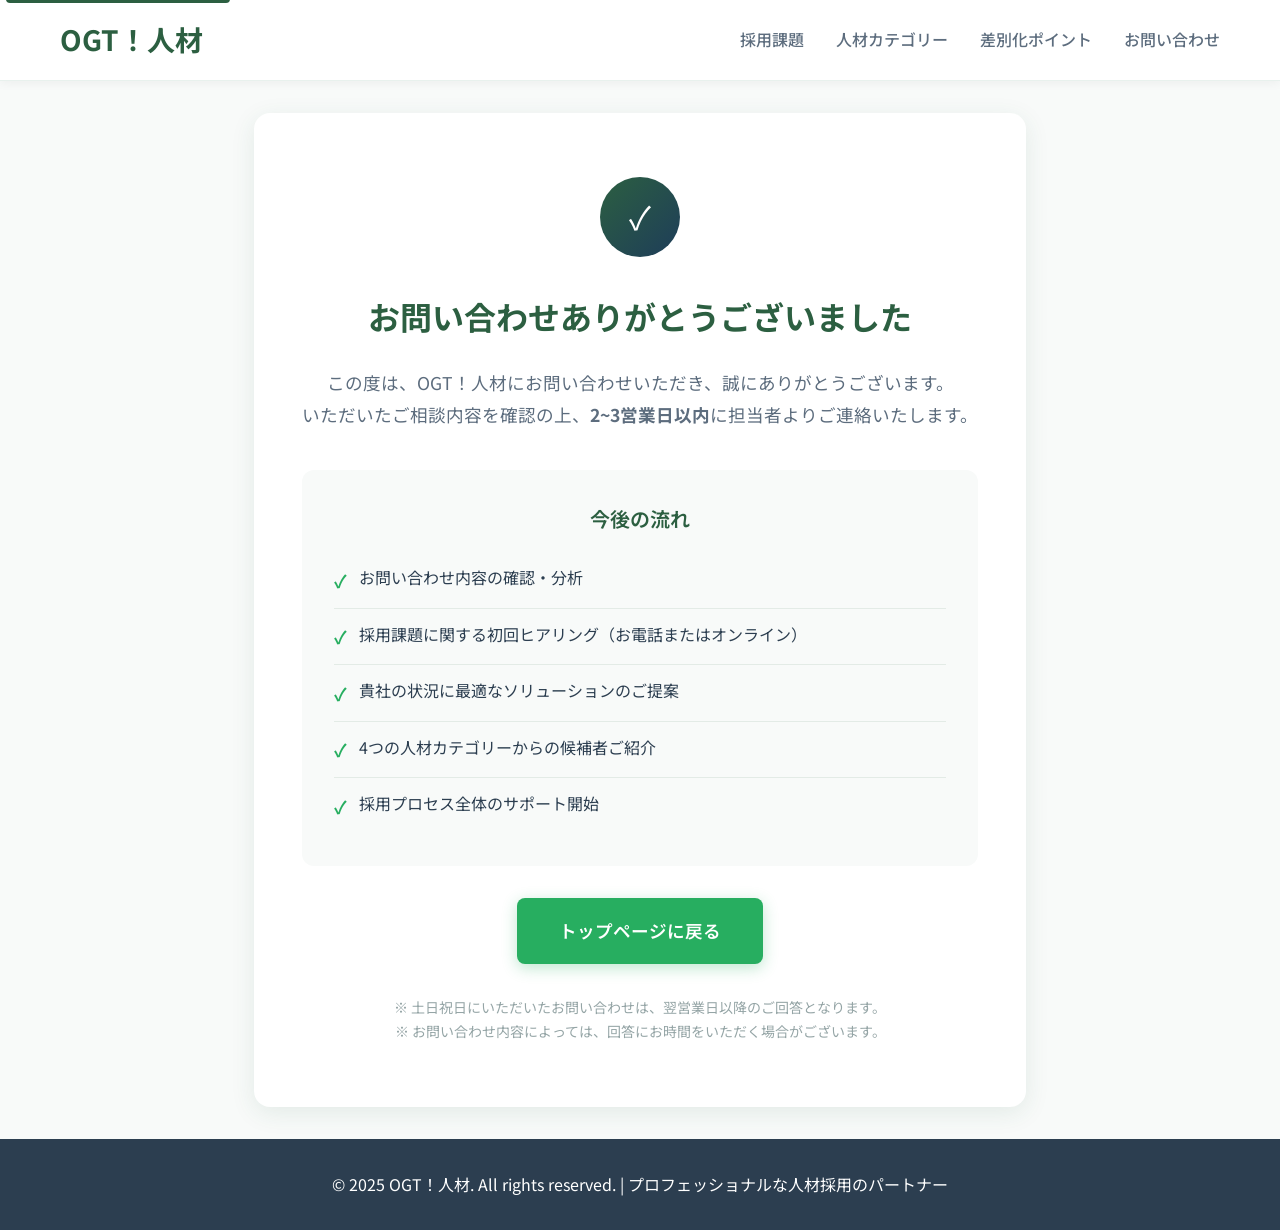
==== commit cd329c33: "感謝ページのスタイルを調整し、不要なボタンを削除" ====
--- a/thanks.html
+++ b/thanks.html
@@ -54,7 +54,6 @@
         border-radius: 16px;
         box-shadow: 0 6px 25px var(--shadow);
         text-align: center;
-        max-width: 600px;
         margin: 2rem;
       }
 
@@ -274,9 +273,6 @@
 
           <div class="buttons-container">
             <a href="index.html" class="btn btn-primary">トップページに戻る</a>
-            <a href="index.html#talent-categories" class="btn btn-outline"
-              >人材カテゴリーを見る</a
-            >
           </div>
 
           <p
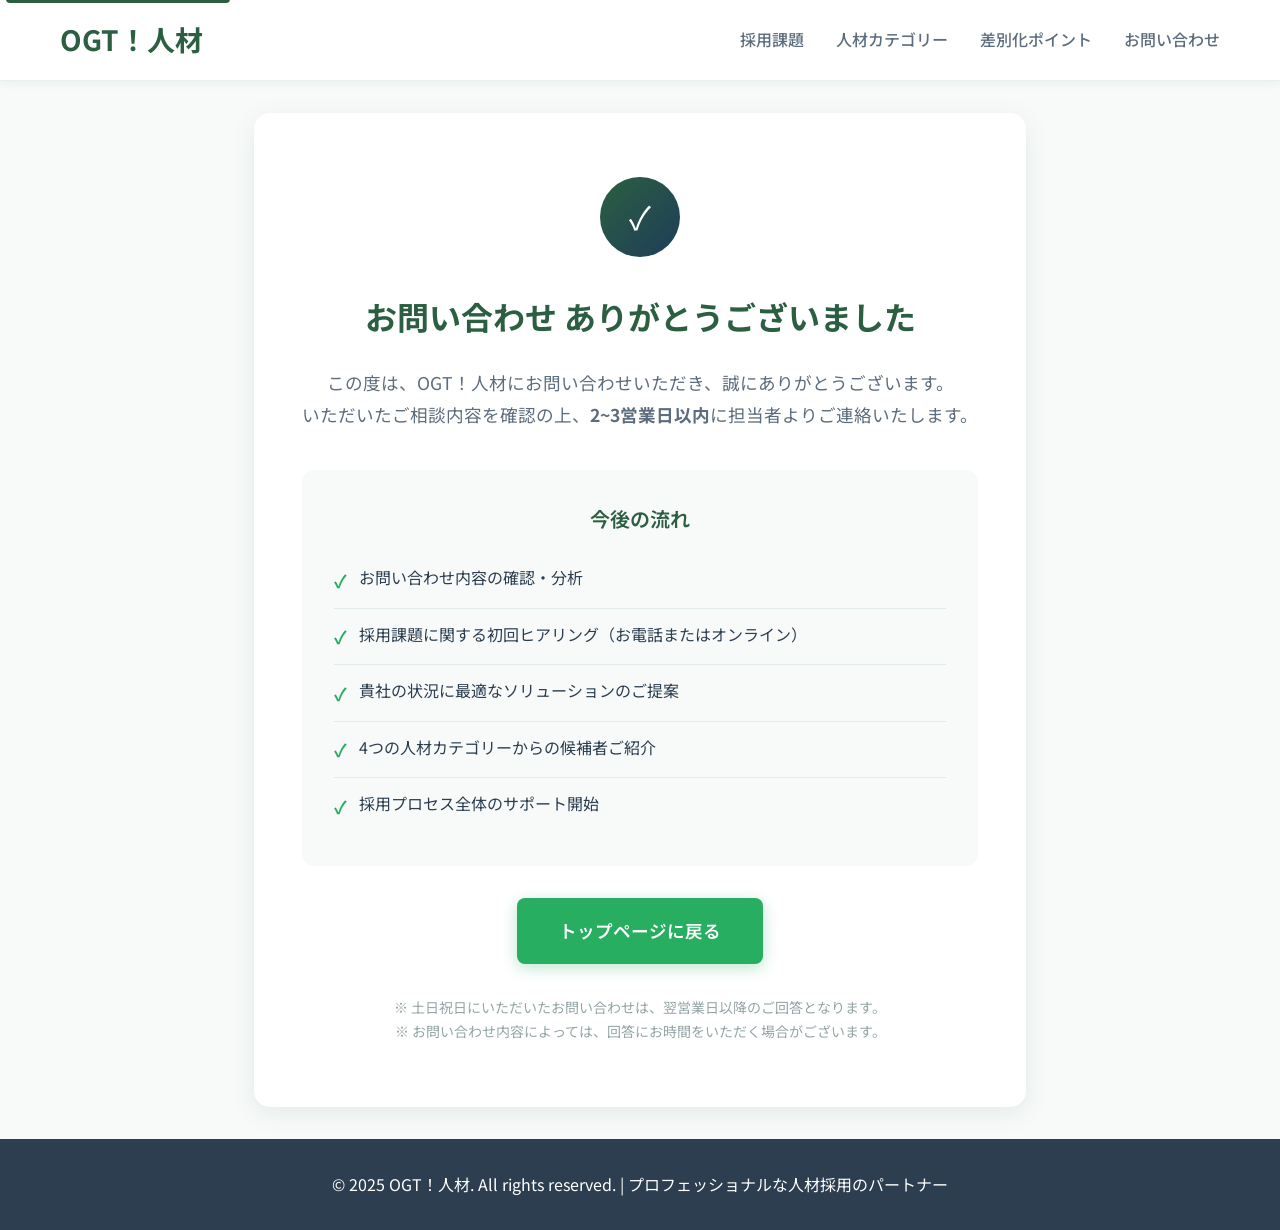
==== commit 5e924e51: "感謝ページのメタ情報を更新し、タイトルを2行に分けて表示するスタイルを追加" ====
--- a/thanks.html
+++ b/thanks.html
@@ -6,10 +6,10 @@
     <title>お問い合わせありがとうございました - OGT！人材</title>
     <meta
       name="description"
-      content="お問い合わせを受け付けました。1営業日以内にご返信いたします。"
+      content="お問い合わせを受け付けました。2~3営業日以内にご返信いたします。"
     />
     <meta name="robots" content="noindex, nofollow" />
-
+    <meta name="author" content="OGT！人材" />
     <!-- Google tag (gtag.js) -->
     <script
       async
@@ -216,6 +216,11 @@
 
         .contact-info {
           text-align: center;
+        }
+
+        .thanks-title-line1,
+        .thanks-title-line2 {
+          display: block;
         }
       }
     </style>
@@ -249,7 +254,10 @@
         <div class="thanks-content">
           <div class="success-icon" aria-hidden="true">✓</div>
 
-          <h1 class="thanks-title">お問い合わせありがとうございました</h1>
+          <h1 class="thanks-title">
+            <span class="thanks-title-line1">お問い合わせ</span>
+            <span class="thanks-title-line2">ありがとうございました</span>
+          </h1>
 
           <div class="thanks-message">
             <p>
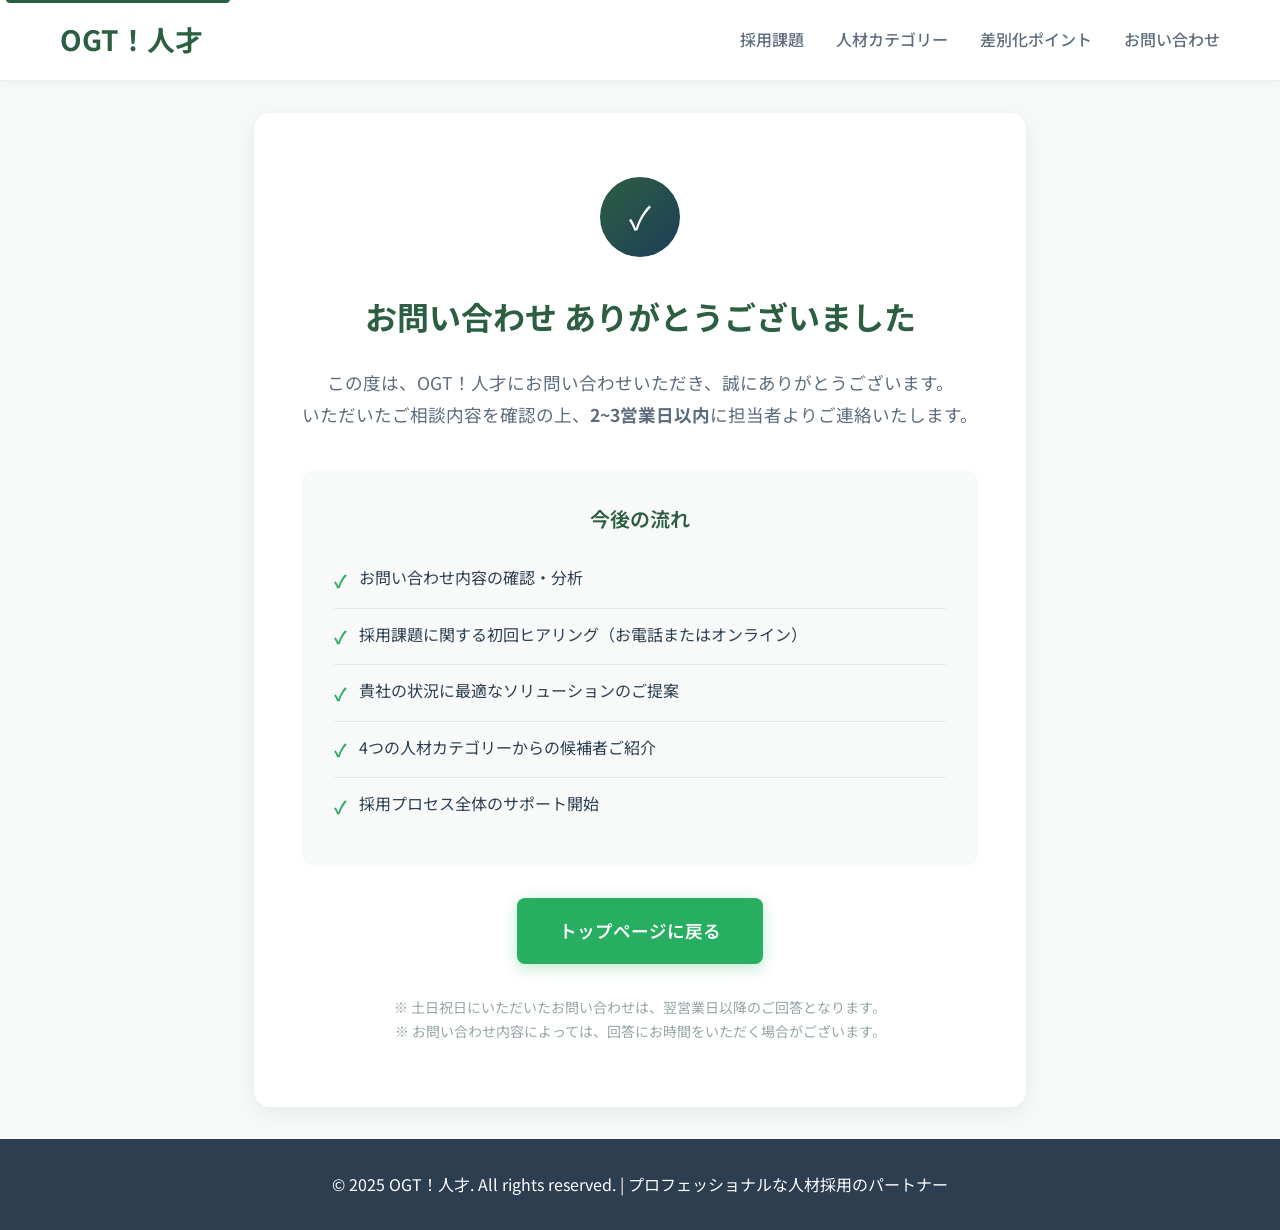
==== commit 3b346c08: "社名の誤字を修正いたしました" ====
--- a/thanks.html
+++ b/thanks.html
@@ -3,13 +3,16 @@
   <head>
     <meta charset="UTF-8" />
     <meta name="viewport" content="width=device-width, initial-scale=1.0" />
-    <title>お問い合わせありがとうございました - OGT！人材</title>
+    <title>お問い合わせありがとうございました - OGT！人才</title>
     <meta
       name="description"
       content="お問い合わせを受け付けました。2~3営業日以内にご返信いたします。"
     />
     <meta name="robots" content="noindex, nofollow" />
-    <meta name="author" content="OGT！人材" />
+    <meta name="author" content="OGT！人才" />
+    <meta name="robots" content="noindex, nofollow" />
+    <meta name="viewport" content="width=device-width, initial-scale=1" />
+
     <!-- Google tag (gtag.js) -->
     <script
       async
@@ -233,8 +236,8 @@
     <header class="header" role="banner">
       <div class="container">
         <div class="header-content">
-          <a href="index.html" class="logo" aria-label="OGT！人材 ホーム"
-            >OGT！人材</a
+          <a href="index.html" class="logo" aria-label="OGT！人才 ホーム"
+            >OGT！人才</a
           >
           <nav class="nav" role="navigation" aria-label="メインナビゲーション">
             <ul>
@@ -261,7 +264,7 @@
 
           <div class="thanks-message">
             <p>
-              この度は、OGT！人材にお問い合わせいただき、誠にありがとうございます。
+              この度は、OGT！人才にお問い合わせいただき、誠にありがとうございます。
             </p>
             <p>
               いただいたご相談内容を確認の上、<strong>2~3営業日以内</strong>に担当者よりご連絡いたします。
@@ -303,7 +306,7 @@
     <footer class="footer" role="contentinfo">
       <div class="container">
         <p>
-          &copy; 2025 OGT！人材. All rights reserved. |
+          &copy; 2025 OGT！人才. All rights reserved. |
           プロフェッショナルな人材採用のパートナー
         </p>
       </div>
--- a/css/style.css
+++ b/css/style.css
@@ -347,20 +347,25 @@
 }
 
 .category-card h3 {
-  font-size: 1.4rem;
+  font-size: 1.8rem;
   font-weight: 700;
   margin-bottom: 0.5rem;
   color: var(--text-dark);
 }
 
 .category-card .subtitle {
-  font-size: 0.9rem;
+  font-size: 1.3rem;
   color: var(--text-medium);
   margin-bottom: 1.5rem;
 }
 
 .category-content {
   padding: 0 2rem 2rem;
+}
+
+.category-content p {
+  font-size: 1.25rem;
+  line-height: 1.7;
 }
 
 
@@ -392,8 +397,8 @@
 }
 
 .hover-content h4 {
-  font-size: 1.5rem;
-  margin-bottom: 1.5rem;
+  font-size: 1.85rem;
+  margin-bottom: 1.75rem;
   color: white;
   font-weight: 700;
 }
@@ -401,16 +406,17 @@
 .hover-content ul {
   list-style: none;
   text-align: left;
-  max-width: 300px;
+  max-width: 350px;
   margin: 0 auto;
 }
 
 .hover-content li {
-  padding: 0.5rem 0;
-  padding-left: 1.5rem;
+  padding: 0.65rem 0;
+  padding-left: 2rem;
   position: relative;
-  color: rgba(255, 255, 255, 0.9);
-  line-height: 1.6;
+  color: rgba(255, 255, 255, 0.95);
+  line-height: 1.7;
+  font-size: 1.15rem;
 }
 
 .hover-content li::before {
@@ -675,6 +681,15 @@
   .category-content p {
     line-height: 1.7;
     text-align: left;
+    font-size: 1rem;
+  }
+  
+  .category-card h3 {
+    font-size: 1.5rem;
+  }
+  
+  .category-card .subtitle {
+    font-size: 0.95rem;
   }
   
   .comparison-table {
@@ -852,6 +867,15 @@
   .category-content p {
     line-height: 1.8;
     text-align: left;
+    font-size: 0.95rem;
+  }
+  
+  .category-card h3 {
+    font-size: 1.35rem;
+  }
+  
+  .category-card .subtitle {
+    font-size: 0.9rem;
   }
   
   /* Simplify hover overlay on mobile */
@@ -864,12 +888,12 @@
   }
   
   .hover-content h4 {
-    font-size: 1.3rem;
-  }
-  
+    font-size: 1.5rem;
+  }
+
   .hover-content li {
-    font-size: 0.9rem;
-    padding: 0.4rem 0;
+    font-size: 1.05rem;
+    padding: 0.5rem 0;
   }
   
   .form-container {
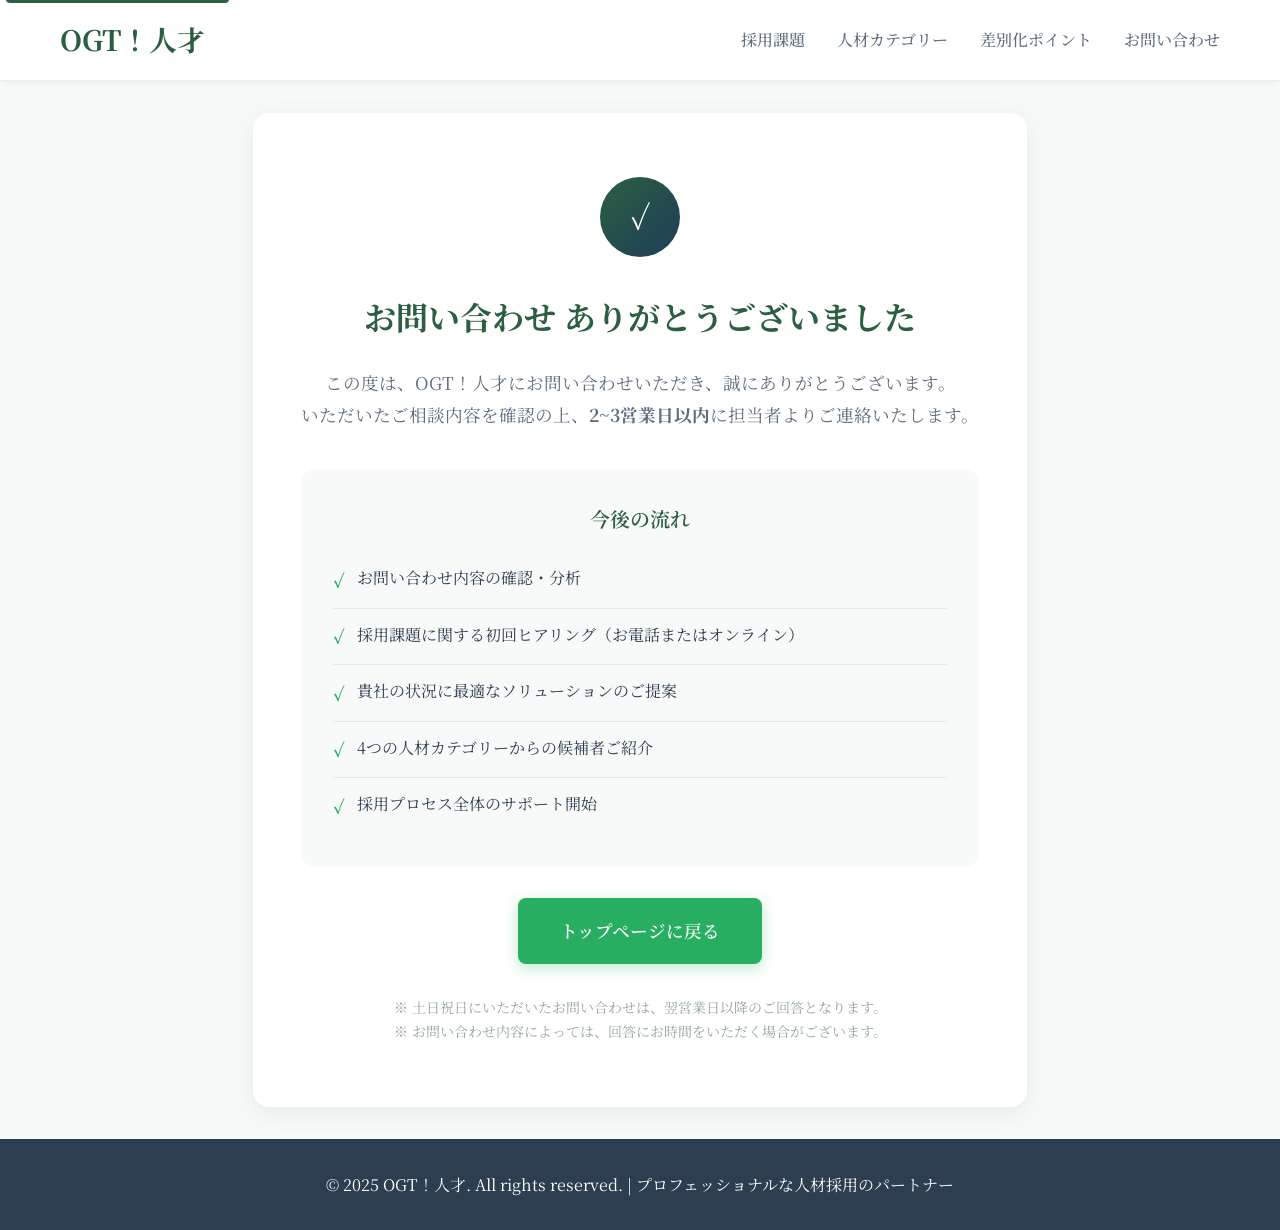
==== commit 857cc053: "フォント、ロゴ、ヘッダー変更" ====
--- a/thanks.html
+++ b/thanks.html
@@ -35,7 +35,7 @@
     <link rel="preconnect" href="https://fonts.googleapis.com" />
     <link rel="preconnect" href="https://fonts.gstatic.com" crossorigin />
     <link
-      href="https://fonts.googleapis.com/css2?family=Noto+Sans+JP:wght@400;500;600;700&display=swap"
+      href="https://fonts.googleapis.com/css2?family=Noto+Serif+JP:wght@400;500;600;700&family=Cormorant+Garamond:wght@400;500;600;700&display=swap"
       rel="stylesheet"
     />
 
--- a/css/style.css
+++ b/css/style.css
@@ -22,7 +22,7 @@
 }
 
 body {
-  font-family: 'Noto Sans JP', 'Hiragino Sans', 'Yu Gothic', sans-serif;
+  font-family: "Noto Serif JP", "Cormorant Garamond", serif;
   line-height: 1.7;
   color: var(--text-dark);
   background-color: var(--bg-white);
@@ -56,6 +56,18 @@
   font-weight: 700;
   color: var(--primary-color);
   text-decoration: none;
+  display: inline-block;
+}
+
+.logo-img {
+  height: 50px;
+  width: auto;
+  display: block;
+  transition: transform 0.3s ease;
+}
+
+.logo:hover .logo-img {
+  transform: scale(1.05);
 }
 
 .nav ul {
@@ -73,6 +85,18 @@
 
 .nav a:hover {
   color: var(--primary-color);
+}
+
+.nav a[href="#contact"] {
+  border: 1px solid var(--primary-color);
+  padding: 0.5rem 1.25rem;
+  border-radius: 6px;
+  transition: all 0.3s ease;
+}
+
+.nav a[href="#contact"]:hover {
+  background: var(--primary-color);
+  color: white;
 }
 
 /* Hamburger Menu */
@@ -616,6 +640,74 @@
   margin-top: 2rem;
 }
 
+/* Form Messages */
+.form-message {
+  margin-top: 1.5rem;
+  padding: 1rem;
+  border-radius: 4px;
+  text-align: center;
+  font-size: 1rem;
+  white-space: pre-line;
+  display: none;
+}
+
+.form-message.show {
+  display: block;
+}
+
+.form-message.success {
+  background-color: rgba(39, 174, 96, 0.1);
+  color: #27ae60;
+  border: 1px solid rgba(39, 174, 96, 0.4);
+}
+
+.form-message.error {
+  background-color: rgba(231, 76, 60, 0.1);
+  color: #e74c3c;
+  border: 1px solid rgba(231, 76, 60, 0.4);
+}
+
+/* Privacy Checkbox */
+.checkbox-privacy {
+  margin-top: 1.5rem;
+}
+
+.checkbox-privacy label {
+  display: flex;
+  align-items: center;
+  cursor: pointer;
+}
+
+.checkbox-privacy input[type="checkbox"] {
+  margin-right: 0.75rem;
+  transform: scale(1.2);
+  cursor: pointer;
+}
+
+.privacy-link {
+  color: var(--primary-color);
+  text-decoration: underline;
+}
+
+.privacy-link:hover {
+  color: var(--secondary-color);
+}
+
+/* Button Disabled State */
+.btn-primary:disabled {
+  background-color: rgba(44, 95, 65, 0.5);
+  cursor: not-allowed;
+  opacity: 0.6;
+}
+
+/* Honeypot - additional hiding */
+.honeypot {
+  position: absolute !important;
+  left: -9999px !important;
+  visibility: hidden !important;
+  opacity: 0 !important;
+}
+
 /* Footer */
 .footer {
   background: var(--text-dark);
@@ -637,6 +729,10 @@
 
 /* Responsive Design */
 @media (max-width: 768px) {
+  .logo-img {
+    height: 40px;
+  }
+
   .hero-content {
     grid-template-columns: 1fr;
     gap: 2rem;
@@ -751,6 +847,11 @@
   .nav a:hover {
     background: var(--bg-light);
     color: var(--primary-color);
+  }
+
+  .nav a[href="#contact"] {
+    border: none;
+    padding: 1rem 1.5rem;
   }
   
   .header-content {
